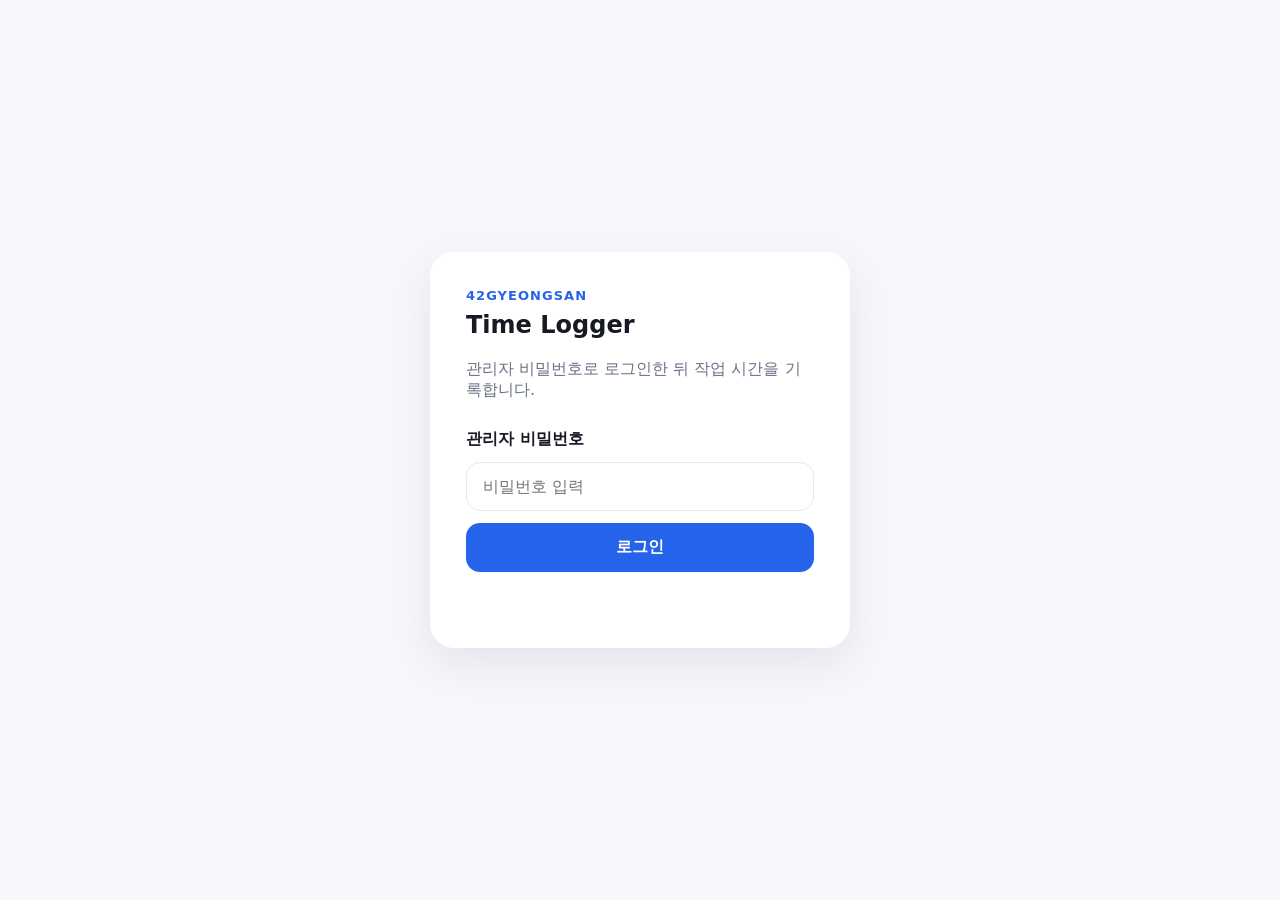
==== calendar.html @ 4a7641c6 "just save" ====
<!DOCTYPE html>
<html lang="ko">
<head>
  <meta charset="UTF-8" />
  <meta name="viewport" content="width=device-width, initial-scale=1.0" />
  <title>Calendar | 42Gyeongsan Time Logger</title>
  <link rel="stylesheet" href="style.css" />
</head>
<body>
  <main class="app-shell">
    <header class="topbar">
      <div>
        <p class="eyebrow">42Gyeongsan</p>
        <h1>작업 시간 캘린더</h1>
      </div>
      <button id="logoutBtn" class="ghost-button" type="button">로그아웃</button>
    </header>

    <section class="status-panel">
      <div>
        <p class="panel-label">현재 상태</p>
        <h2 id="runningStatus">확인 중...</h2>
        <p id="runningDetail" class="muted"></p>
      </div>

      <div class="actions">
        <button id="startBtn" class="primary-button" type="button">로그 시작</button>
        <button id="stopBtn" class="danger-button" type="button">로그 종료</button>
      </div>
    </section>

    <section class="calendar-panel">
      <div class="calendar-header">
        <button id="prevMonthBtn" class="icon-button" type="button" aria-label="이전 달">‹</button>
        <h2 id="monthTitle"></h2>
        <button id="nextMonthBtn" class="icon-button" type="button" aria-label="다음 달">›</button>
      </div>

      <div class="weekdays">
        <span>일</span>
        <span>월</span>
        <span>화</span>
        <span>수</span>
        <span>목</span>
        <span>금</span>
        <span>토</span>
      </div>

      <div id="calendarGrid" class="calendar-grid"></div>
    </section>

    <section class="day-panel">
      <div class="section-heading">
        <div>
          <p class="panel-label">선택한 날짜</p>
          <h2 id="selectedDateTitle"></h2>
        </div>
        <p id="dayTotal" class="total-badge"></p>
      </div>

      <div id="dayLogs" class="log-list"></div>
    </section>

    <p id="appMessage" class="message" aria-live="polite"></p>
  </main>

  <script src="app.js"></script>
</body>
</html>
---- style.css ----
* {
  box-sizing: border-box;
}

:root {
  --bg: #f6f7fb;
  --card: #ffffff;
  --text: #171923;
  --muted: #697386;
  --line: #e6e8ef;
  --primary: #2563eb;
  --primary-dark: #1d4ed8;
  --danger: #dc2626;
  --danger-dark: #b91c1c;
  --soft-primary: #eff6ff;
  --soft-danger: #fef2f2;
  --shadow: 0 16px 40px rgba(15, 23, 42, 0.08);
}

body {
  margin: 0;
  font-family: system-ui, -apple-system, BlinkMacSystemFont, "Segoe UI", sans-serif;
  background: var(--bg);
  color: var(--text);
}

button,
input {
  font: inherit;
}

button {
  cursor: pointer;
}

.login-page {
  min-height: 100vh;
  display: grid;
  place-items: center;
  padding: 24px;
}

.login-card {
  width: min(420px, 100%);
  background: var(--card);
  padding: 36px;
  border-radius: 24px;
  box-shadow: var(--shadow);
}

.eyebrow {
  margin: 0 0 8px;
  color: var(--primary);
  font-size: 13px;
  font-weight: 800;
  letter-spacing: 0.08em;
  text-transform: uppercase;
}

h1,
h2,
p {
  margin-top: 0;
}

.description,
.muted {
  color: var(--muted);
}

.form {
  display: grid;
  gap: 12px;
  margin-top: 28px;
}

label {
  font-weight: 700;
}

input {
  width: 100%;
  padding: 14px 16px;
  border: 1px solid var(--line);
  border-radius: 14px;
  background: #fff;
}

input:focus {
  outline: 3px solid var(--soft-primary);
  border-color: var(--primary);
}

.primary-button,
.danger-button,
.ghost-button,
.icon-button {
  border: 0;
  border-radius: 14px;
  font-weight: 800;
  transition: 0.15s ease;
}

.primary-button {
  padding: 14px 18px;
  background: var(--primary);
  color: #fff;
}

.primary-button:hover {
  background: var(--primary-dark);
}

.primary-button:disabled {
  opacity: 0.5;
  cursor: not-allowed;
}

.danger-button {
  padding: 14px 18px;
  background: var(--danger);
  color: #fff;
}

.danger-button:hover {
  background: var(--danger-dark);
}

.danger-button:disabled {
  opacity: 0.5;
  cursor: not-allowed;
}

.ghost-button {
  padding: 12px 16px;
  background: #fff;
  color: var(--text);
  border: 1px solid var(--line);
}

.icon-button {
  width: 44px;
  height: 44px;
  background: #fff;
  border: 1px solid var(--line);
  font-size: 28px;
}

.message {
  min-height: 24px;
  margin: 16px 0 0;
  color: var(--danger);
  font-weight: 700;
}

.app-shell {
  width: min(1100px, 100%);
  margin: 0 auto;
  padding: 28px;
}

.topbar,
.status-panel,
.calendar-panel,
.day-panel {
  background: var(--card);
  border-radius: 24px;
  box-shadow: var(--shadow);
}

.topbar {
  display: flex;
  justify-content: space-between;
  align-items: center;
  gap: 16px;
  padding: 24px;
  margin-bottom: 18px;
}

.topbar h1 {
  margin-bottom: 0;
}

.status-panel {
  display: flex;
  justify-content: space-between;
  gap: 16px;
  padding: 24px;
  margin-bottom: 18px;
}

.panel-label {
  margin-bottom: 6px;
  color: var(--muted);
  font-size: 13px;
  font-weight: 800;
}

.actions {
  display: flex;
  gap: 10px;
  align-items: center;
  flex-wrap: wrap;
}

.calendar-panel,
.day-panel {
  padding: 24px;
  margin-bottom: 18px;
}

.calendar-header,
.section-heading {
  display: flex;
  justify-content: space-between;
  align-items: center;
  gap: 12px;
  margin-bottom: 18px;
}

.calendar-header h2,
.section-heading h2 {
  margin: 0;
}

.weekdays,
.calendar-grid {
  display: grid;
  grid-template-columns: repeat(7, 1fr);
  gap: 8px;
}

.weekdays {
  margin-bottom: 8px;
  color: var(--muted);
  font-size: 13px;
  font-weight: 800;
  text-align: center;
}

.day-cell {
  min-height: 112px;
  padding: 10px;
  border: 1px solid var(--line);
  border-radius: 16px;
  background: #fff;
  text-align: left;
}

.day-cell:hover {
  border-color: var(--primary);
}

.day-cell.empty {
  background: transparent;
  border-color: transparent;
  cursor: default;
}

.day-cell.today {
  background: var(--soft-primary);
}

.day-cell.selected {
  outline: 3px solid var(--primary);
}

.day-number {
  display: block;
  font-weight: 900;
  margin-bottom: 10px;
}

.day-meta {
  display: grid;
  gap: 4px;
  color: var(--muted);
  font-size: 12px;
  line-height: 1.35;
}

.running-chip,
.total-badge,
.status-chip {
  display: inline-flex;
  width: fit-content;
  padding: 5px 8px;
  border-radius: 999px;
  font-size: 12px;
  font-weight: 900;
}

.running-chip {
  background: var(--soft-danger);
  color: var(--danger);
}

.total-badge {
  background: var(--soft-primary);
  color: var(--primary);
}

.log-list {
  display: grid;
  gap: 10px;
}

.log-item {
  display: flex;
  justify-content: space-between;
  gap: 16px;
  padding: 14px 16px;
  border: 1px solid var(--line);
  border-radius: 16px;
}

.log-time {
  font-weight: 800;
}

.log-duration {
  color: var(--muted);
}

.status-chip.completed {
  background: var(--soft-primary);
  color: var(--primary);
}

.status-chip.running {
  background: var(--soft-danger);
  color: var(--danger);
}

.status-chip.auto {
  background: #fff7ed;
  color: #c2410c;
}

@media (max-width: 760px) {
  .app-shell {
    padding: 16px;
  }

  .topbar,
  .status-panel,
  .calendar-header,
  .section-heading,
  .log-item {
    flex-direction: column;
    align-items: stretch;
  }

  .day-cell {
    min-height: 86px;
    padding: 8px;
  }

  .day-meta {
    font-size: 11px;
  }
}
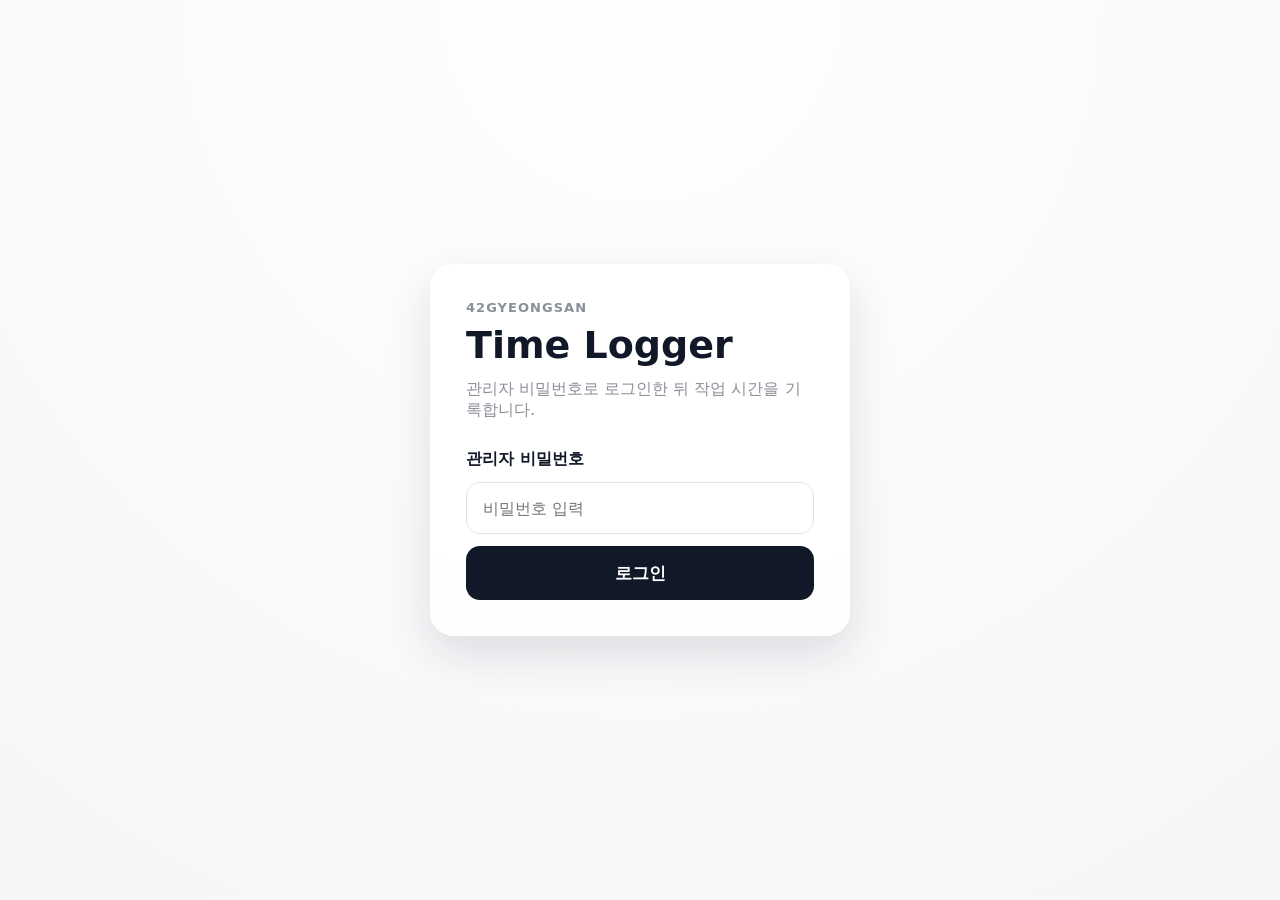
==== commit f0e0e134: "ui fix" ====
--- a/calendar.html
+++ b/calendar.html
@@ -3,65 +3,62 @@
 <head>
   <meta charset="UTF-8" />
   <meta name="viewport" content="width=device-width, initial-scale=1.0" />
-  <title>Calendar | 42Gyeongsan Time Logger</title>
+  <title>캘린더 | 42Gyeongsan Time Logger</title>
   <link rel="stylesheet" href="style.css" />
 </head>
 <body>
-  <main class="app-shell">
-    <header class="topbar">
-      <div>
-        <p class="eyebrow">42Gyeongsan</p>
-        <h1>작업 시간 캘린더</h1>
-      </div>
-      <button id="logoutBtn" class="ghost-button" type="button">로그아웃</button>
+  <main class="calendar-page">
+    <header class="calendar-top">
+      <button id="prevMonthBtn" class="month-nav left" type="button">
+        <span class="nav-arrow">‹</span>
+        <span id="prevMonthLabel">이전</span>
+      </button>
+
+      <h1 id="monthTitle" class="month-title">6월</h1>
+
+      <button id="nextMonthBtn" class="month-nav right" type="button">
+        <span id="nextMonthLabel">다음</span>
+        <span class="nav-arrow">›</span>
+      </button>
     </header>
 
-    <section class="status-panel">
-      <div>
-        <p class="panel-label">현재 상태</p>
-        <h2 id="runningStatus">확인 중...</h2>
-        <p id="runningDetail" class="muted"></p>
-      </div>
-
-      <div class="actions">
-        <button id="startBtn" class="primary-button" type="button">로그 시작</button>
-        <button id="stopBtn" class="danger-button" type="button">로그 종료</button>
-      </div>
-    </section>
-
-    <section class="calendar-panel">
-      <div class="calendar-header">
-        <button id="prevMonthBtn" class="icon-button" type="button" aria-label="이전 달">‹</button>
-        <h2 id="monthTitle"></h2>
-        <button id="nextMonthBtn" class="icon-button" type="button" aria-label="다음 달">›</button>
-      </div>
-
-      <div class="weekdays">
-        <span>일</span>
-        <span>월</span>
-        <span>화</span>
-        <span>수</span>
-        <span>목</span>
-        <span>금</span>
-        <span>토</span>
+    <section class="calendar-card">
+      <div class="weekday-row">
+        <div class="weekday sunday">일</div>
+        <div class="weekday">월</div>
+        <div class="weekday">화</div>
+        <div class="weekday">수</div>
+        <div class="weekday">목</div>
+        <div class="weekday">금</div>
+        <div class="weekday saturday">토</div>
       </div>
 
       <div id="calendarGrid" class="calendar-grid"></div>
     </section>
 
-    <section class="day-panel">
-      <div class="section-heading">
-        <div>
-          <p class="panel-label">선택한 날짜</p>
-          <h2 id="selectedDateTitle"></h2>
-        </div>
-        <p id="dayTotal" class="total-badge"></p>
+    <section class="control-panel">
+      <div class="selected-date-box">
+        <span class="selected-label">선택 날짜</span>
+        <strong id="selectedDateTitle">-</strong>
       </div>
 
-      <div id="dayLogs" class="log-list"></div>
+      <div class="button-row">
+        <button id="startBtn" class="start-button" type="button">로그 시작</button>
+        <button id="stopBtn" class="stop-button" type="button">로그 종료</button>
+      </div>
+
+      <p id="runningStatus" class="running-status">상태 확인 중...</p>
     </section>
 
-    <p id="appMessage" class="message" aria-live="polite"></p>
+    <section class="total-card">
+      <span class="clock-icon">◷</span>
+      <span id="monthTotal">합계 시간 : 0시간 0분 0초</span>
+    </section>
+
+    <footer class="footer-bar">
+      <button id="logoutBtn" class="logout-button" type="button">로그아웃</button>
+      <p id="appMessage" class="message" aria-live="polite"></p>
+    </footer>
   </main>
 
   <script src="app.js"></script>
--- a/style.css
+++ b/style.css
@@ -3,36 +3,341 @@
 }
 
 :root {
-  --bg: #f6f7fb;
-  --card: #ffffff;
-  --text: #171923;
-  --muted: #697386;
-  --line: #e6e8ef;
-  --primary: #2563eb;
-  --primary-dark: #1d4ed8;
-  --danger: #dc2626;
-  --danger-dark: #b91c1c;
-  --soft-primary: #eff6ff;
-  --soft-danger: #fef2f2;
-  --shadow: 0 16px 40px rgba(15, 23, 42, 0.08);
+  --bg: #f5f6f8;
+  --card: rgba(255, 255, 255, 0.92);
+  --text: #111827;
+  --muted: #8a8f98;
+  --line: #dfe3e8;
+  --line-soft: #eef1f4;
+  --sunday: #e53935;
+  --saturday: #1e6fd9;
+  --primary: #111827;
+  --start: #2563eb;
+  --start-hover: #1d4ed8;
+  --stop: #ef4444;
+  --stop-hover: #dc2626;
+  --running-bg: rgba(239, 68, 68, 0.16);
+  --completed-bg: rgba(37, 99, 235, 0.14);
+  --auto-bg: rgba(245, 158, 11, 0.18);
+  --shadow: 0 18px 45px rgba(15, 23, 42, 0.12);
 }
 
 body {
   margin: 0;
+  min-height: 100vh;
   font-family: system-ui, -apple-system, BlinkMacSystemFont, "Segoe UI", sans-serif;
-  background: var(--bg);
+  background:
+    radial-gradient(circle at top, rgba(255, 255, 255, 0.95), rgba(245, 246, 248, 0.96)),
+    var(--bg);
   color: var(--text);
 }
 
-button,
-input {
+button {
   font: inherit;
-}
-
-button {
   cursor: pointer;
 }
 
+button:disabled {
+  cursor: not-allowed;
+  opacity: 0.45;
+}
+
+.calendar-page {
+  width: min(1280px, 100%);
+  margin: 0 auto;
+  padding: 44px 48px 36px;
+}
+
+.calendar-top {
+  display: grid;
+  grid-template-columns: 1fr auto 1fr;
+  align-items: center;
+  margin-bottom: 28px;
+}
+
+.month-title {
+  margin: 0;
+  font-size: clamp(42px, 5vw, 64px);
+  line-height: 1;
+  font-weight: 900;
+  letter-spacing: -0.06em;
+}
+
+.month-nav {
+  display: inline-flex;
+  align-items: center;
+  gap: 10px;
+  width: fit-content;
+  border: 0;
+  background: transparent;
+  color: var(--text);
+  font-size: 28px;
+  font-weight: 800;
+}
+
+.month-nav.left {
+  justify-self: start;
+}
+
+.month-nav.right {
+  justify-self: end;
+}
+
+.nav-arrow {
+  display: inline-block;
+  transform: translateY(-1px);
+  font-size: 48px;
+  font-weight: 300;
+}
+
+.calendar-card {
+  padding: 28px 30px 34px;
+  border-radius: 22px;
+  background: var(--card);
+  box-shadow: var(--shadow);
+  border: 1px solid rgba(255, 255, 255, 0.8);
+  backdrop-filter: blur(10px);
+}
+
+.weekday-row {
+  display: grid;
+  grid-template-columns: repeat(7, 1fr);
+  margin-bottom: 18px;
+}
+
+.weekday {
+  text-align: center;
+  font-size: 24px;
+  font-weight: 850;
+}
+
+.weekday.sunday {
+  color: var(--sunday);
+}
+
+.weekday.saturday {
+  color: var(--saturday);
+}
+
+.calendar-grid {
+  display: grid;
+  grid-template-columns: repeat(7, 1fr);
+  border-top: 1px solid var(--line);
+  border-left: 1px solid var(--line);
+}
+
+.day-cell {
+  position: relative;
+  min-height: 132px;
+  padding: 18px 14px 10px;
+  border-right: 1px solid var(--line);
+  border-bottom: 1px solid var(--line);
+  background: rgba(255, 255, 255, 0.58);
+  text-align: left;
+  overflow: hidden;
+}
+
+.day-cell:not(.empty):hover {
+  background: rgba(246, 248, 252, 0.95);
+}
+
+.day-cell.empty {
+  background: rgba(250, 250, 250, 0.45);
+  color: #b7bbc2;
+}
+
+.day-cell.selected {
+  outline: 3px solid rgba(17, 24, 39, 0.72);
+  outline-offset: -3px;
+  z-index: 2;
+}
+
+.day-cell.today .day-number {
+  display: inline-grid;
+  place-items: center;
+  width: 36px;
+  height: 36px;
+  border-radius: 999px;
+  background: var(--primary);
+  color: #fff;
+}
+
+.day-number {
+  display: block;
+  margin-bottom: 10px;
+  text-align: center;
+  font-size: 30px;
+  font-weight: 750;
+  line-height: 1;
+}
+
+.day-cell.sunday .day-number {
+  color: var(--sunday);
+}
+
+.day-cell.saturday .day-number {
+  color: var(--saturday);
+}
+
+.day-cell.today .day-number {
+  color: #fff;
+}
+
+.day-cell.other-month .day-number {
+  color: #a4a8ae;
+}
+
+.log-stack {
+  display: grid;
+  gap: 5px;
+  margin-top: 8px;
+}
+
+.log-row {
+  display: block;
+  width: 100%;
+  padding: 5px 8px;
+  border-radius: 7px;
+  font-size: 12px;
+  font-weight: 800;
+  white-space: nowrap;
+  overflow: hidden;
+  text-overflow: ellipsis;
+}
+
+.log-row.completed {
+  background: var(--completed-bg);
+  color: #1d4ed8;
+}
+
+.log-row.running {
+  background: var(--running-bg);
+  color: #dc2626;
+}
+
+.log-row.auto {
+  background: var(--auto-bg);
+  color: #b45309;
+}
+
+.more-log {
+  color: var(--muted);
+  font-size: 11px;
+  font-weight: 800;
+  padding-left: 4px;
+}
+
+.control-panel {
+  display: flex;
+  justify-content: center;
+  align-items: center;
+  gap: 18px;
+  flex-wrap: wrap;
+  margin: 26px auto 16px;
+}
+
+.selected-date-box {
+  display: flex;
+  align-items: center;
+  gap: 10px;
+  min-height: 58px;
+  padding: 0 22px;
+  border-radius: 14px;
+  background: var(--card);
+  border: 1px solid var(--line);
+  box-shadow: 0 8px 20px rgba(15, 23, 42, 0.06);
+}
+
+.selected-label {
+  color: var(--muted);
+  font-weight: 800;
+}
+
+.button-row {
+  display: flex;
+  gap: 10px;
+}
+
+.start-button,
+.stop-button {
+  min-width: 132px;
+  height: 58px;
+  border: 0;
+  border-radius: 14px;
+  color: #fff;
+  font-size: 18px;
+  font-weight: 900;
+  box-shadow: 0 8px 18px rgba(15, 23, 42, 0.1);
+}
+
+.start-button {
+  background: var(--start);
+}
+
+.start-button:hover {
+  background: var(--start-hover);
+}
+
+.stop-button {
+  background: var(--stop);
+}
+
+.stop-button:hover {
+  background: var(--stop-hover);
+}
+
+.running-status {
+  width: 100%;
+  margin: 0;
+  color: var(--muted);
+  text-align: center;
+  font-weight: 800;
+}
+
+.total-card {
+  display: flex;
+  justify-content: center;
+  align-items: center;
+  gap: 18px;
+  width: min(620px, 100%);
+  min-height: 78px;
+  margin: 18px auto 0;
+  border-radius: 14px;
+  background: var(--card);
+  border: 1px solid var(--line);
+  box-shadow: 0 10px 25px rgba(15, 23, 42, 0.08);
+  font-size: 28px;
+  font-weight: 700;
+}
+
+.clock-icon {
+  font-size: 38px;
+  line-height: 1;
+}
+
+.footer-bar {
+  display: flex;
+  justify-content: center;
+  align-items: center;
+  gap: 14px;
+  min-height: 42px;
+  margin-top: 16px;
+}
+
+.logout-button {
+  border: 0;
+  background: transparent;
+  color: var(--muted);
+  font-weight: 800;
+}
+
+.message {
+  margin: 0;
+  color: var(--stop);
+  font-weight: 800;
+}
+
+/* login page */
 .login-page {
   min-height: 100vh;
   display: grid;
@@ -42,29 +347,28 @@
 
 .login-card {
   width: min(420px, 100%);
-  background: var(--card);
   padding: 36px;
   border-radius: 24px;
+  background: var(--card);
   box-shadow: var(--shadow);
 }
 
 .eyebrow {
   margin: 0 0 8px;
-  color: var(--primary);
+  color: var(--muted);
   font-size: 13px;
-  font-weight: 800;
+  font-weight: 900;
   letter-spacing: 0.08em;
   text-transform: uppercase;
 }
 
-h1,
-h2,
-p {
-  margin-top: 0;
-}
-
-.description,
-.muted {
+.login-card h1 {
+  margin: 0 0 12px;
+  font-size: 38px;
+}
+
+.description {
+  margin: 0;
   color: var(--muted);
 }
 
@@ -74,289 +378,62 @@
   margin-top: 28px;
 }
 
-label {
-  font-weight: 700;
-}
-
-input {
+.form label {
+  font-weight: 800;
+}
+
+.form input {
   width: 100%;
-  padding: 14px 16px;
+  height: 52px;
+  padding: 0 16px;
   border: 1px solid var(--line);
   border-radius: 14px;
-  background: #fff;
-}
-
-input:focus {
-  outline: 3px solid var(--soft-primary);
-  border-color: var(--primary);
-}
-
-.primary-button,
-.danger-button,
-.ghost-button,
-.icon-button {
+  font: inherit;
+}
+
+.form input:focus {
+  outline: 3px solid rgba(37, 99, 235, 0.18);
+  border-color: var(--start);
+}
+
+.primary-button {
+  height: 54px;
   border: 0;
   border-radius: 14px;
-  font-weight: 800;
-  transition: 0.15s ease;
-}
-
-.primary-button {
-  padding: 14px 18px;
   background: var(--primary);
   color: #fff;
-}
-
-.primary-button:hover {
-  background: var(--primary-dark);
-}
-
-.primary-button:disabled {
-  opacity: 0.5;
-  cursor: not-allowed;
-}
-
-.danger-button {
-  padding: 14px 18px;
-  background: var(--danger);
-  color: #fff;
-}
-
-.danger-button:hover {
-  background: var(--danger-dark);
-}
-
-.danger-button:disabled {
-  opacity: 0.5;
-  cursor: not-allowed;
-}
-
-.ghost-button {
-  padding: 12px 16px;
-  background: #fff;
-  color: var(--text);
-  border: 1px solid var(--line);
-}
-
-.icon-button {
-  width: 44px;
-  height: 44px;
-  background: #fff;
-  border: 1px solid var(--line);
-  font-size: 28px;
-}
-
-.message {
-  min-height: 24px;
-  margin: 16px 0 0;
-  color: var(--danger);
-  font-weight: 700;
-}
-
-.app-shell {
-  width: min(1100px, 100%);
-  margin: 0 auto;
-  padding: 28px;
-}
-
-.topbar,
-.status-panel,
-.calendar-panel,
-.day-panel {
-  background: var(--card);
-  border-radius: 24px;
-  box-shadow: var(--shadow);
-}
-
-.topbar {
-  display: flex;
-  justify-content: space-between;
-  align-items: center;
-  gap: 16px;
-  padding: 24px;
-  margin-bottom: 18px;
-}
-
-.topbar h1 {
-  margin-bottom: 0;
-}
-
-.status-panel {
-  display: flex;
-  justify-content: space-between;
-  gap: 16px;
-  padding: 24px;
-  margin-bottom: 18px;
-}
-
-.panel-label {
-  margin-bottom: 6px;
-  color: var(--muted);
-  font-size: 13px;
-  font-weight: 800;
-}
-
-.actions {
-  display: flex;
-  gap: 10px;
-  align-items: center;
-  flex-wrap: wrap;
-}
-
-.calendar-panel,
-.day-panel {
-  padding: 24px;
-  margin-bottom: 18px;
-}
-
-.calendar-header,
-.section-heading {
-  display: flex;
-  justify-content: space-between;
-  align-items: center;
-  gap: 12px;
-  margin-bottom: 18px;
-}
-
-.calendar-header h2,
-.section-heading h2 {
-  margin: 0;
-}
-
-.weekdays,
-.calendar-grid {
-  display: grid;
-  grid-template-columns: repeat(7, 1fr);
-  gap: 8px;
-}
-
-.weekdays {
-  margin-bottom: 8px;
-  color: var(--muted);
-  font-size: 13px;
-  font-weight: 800;
-  text-align: center;
-}
-
-.day-cell {
-  min-height: 112px;
-  padding: 10px;
-  border: 1px solid var(--line);
-  border-radius: 16px;
-  background: #fff;
-  text-align: left;
-}
-
-.day-cell:hover {
-  border-color: var(--primary);
-}
-
-.day-cell.empty {
-  background: transparent;
-  border-color: transparent;
-  cursor: default;
-}
-
-.day-cell.today {
-  background: var(--soft-primary);
-}
-
-.day-cell.selected {
-  outline: 3px solid var(--primary);
-}
-
-.day-number {
-  display: block;
+  font-size: 17px;
   font-weight: 900;
-  margin-bottom: 10px;
-}
-
-.day-meta {
-  display: grid;
-  gap: 4px;
-  color: var(--muted);
-  font-size: 12px;
-  line-height: 1.35;
-}
-
-.running-chip,
-.total-badge,
-.status-chip {
-  display: inline-flex;
-  width: fit-content;
-  padding: 5px 8px;
-  border-radius: 999px;
-  font-size: 12px;
-  font-weight: 900;
-}
-
-.running-chip {
-  background: var(--soft-danger);
-  color: var(--danger);
-}
-
-.total-badge {
-  background: var(--soft-primary);
-  color: var(--primary);
-}
-
-.log-list {
-  display: grid;
-  gap: 10px;
-}
-
-.log-item {
-  display: flex;
-  justify-content: space-between;
-  gap: 16px;
-  padding: 14px 16px;
-  border: 1px solid var(--line);
-  border-radius: 16px;
-}
-
-.log-time {
-  font-weight: 800;
-}
-
-.log-duration {
-  color: var(--muted);
-}
-
-.status-chip.completed {
-  background: var(--soft-primary);
-  color: var(--primary);
-}
-
-.status-chip.running {
-  background: var(--soft-danger);
-  color: var(--danger);
-}
-
-.status-chip.auto {
-  background: #fff7ed;
-  color: #c2410c;
-}
-
-@media (max-width: 760px) {
-  .app-shell {
-    padding: 16px;
-  }
-
-  .topbar,
-  .status-panel,
-  .calendar-header,
-  .section-heading,
-  .log-item {
-    flex-direction: column;
-    align-items: stretch;
+}
+
+@media (max-width: 900px) {
+  .calendar-page {
+    padding: 24px 16px;
+  }
+
+  .calendar-card {
+    padding: 18px 14px 22px;
+    overflow-x: auto;
+  }
+
+  .weekday-row,
+  .calendar-grid {
+    min-width: 760px;
+  }
+
+  .month-nav {
+    font-size: 20px;
+  }
+
+  .nav-arrow {
+    font-size: 36px;
   }
 
   .day-cell {
-    min-height: 86px;
-    padding: 8px;
-  }
-
-  .day-meta {
-    font-size: 11px;
+    min-height: 112px;
+  }
+
+  .total-card {
+    font-size: 20px;
   }
 }
